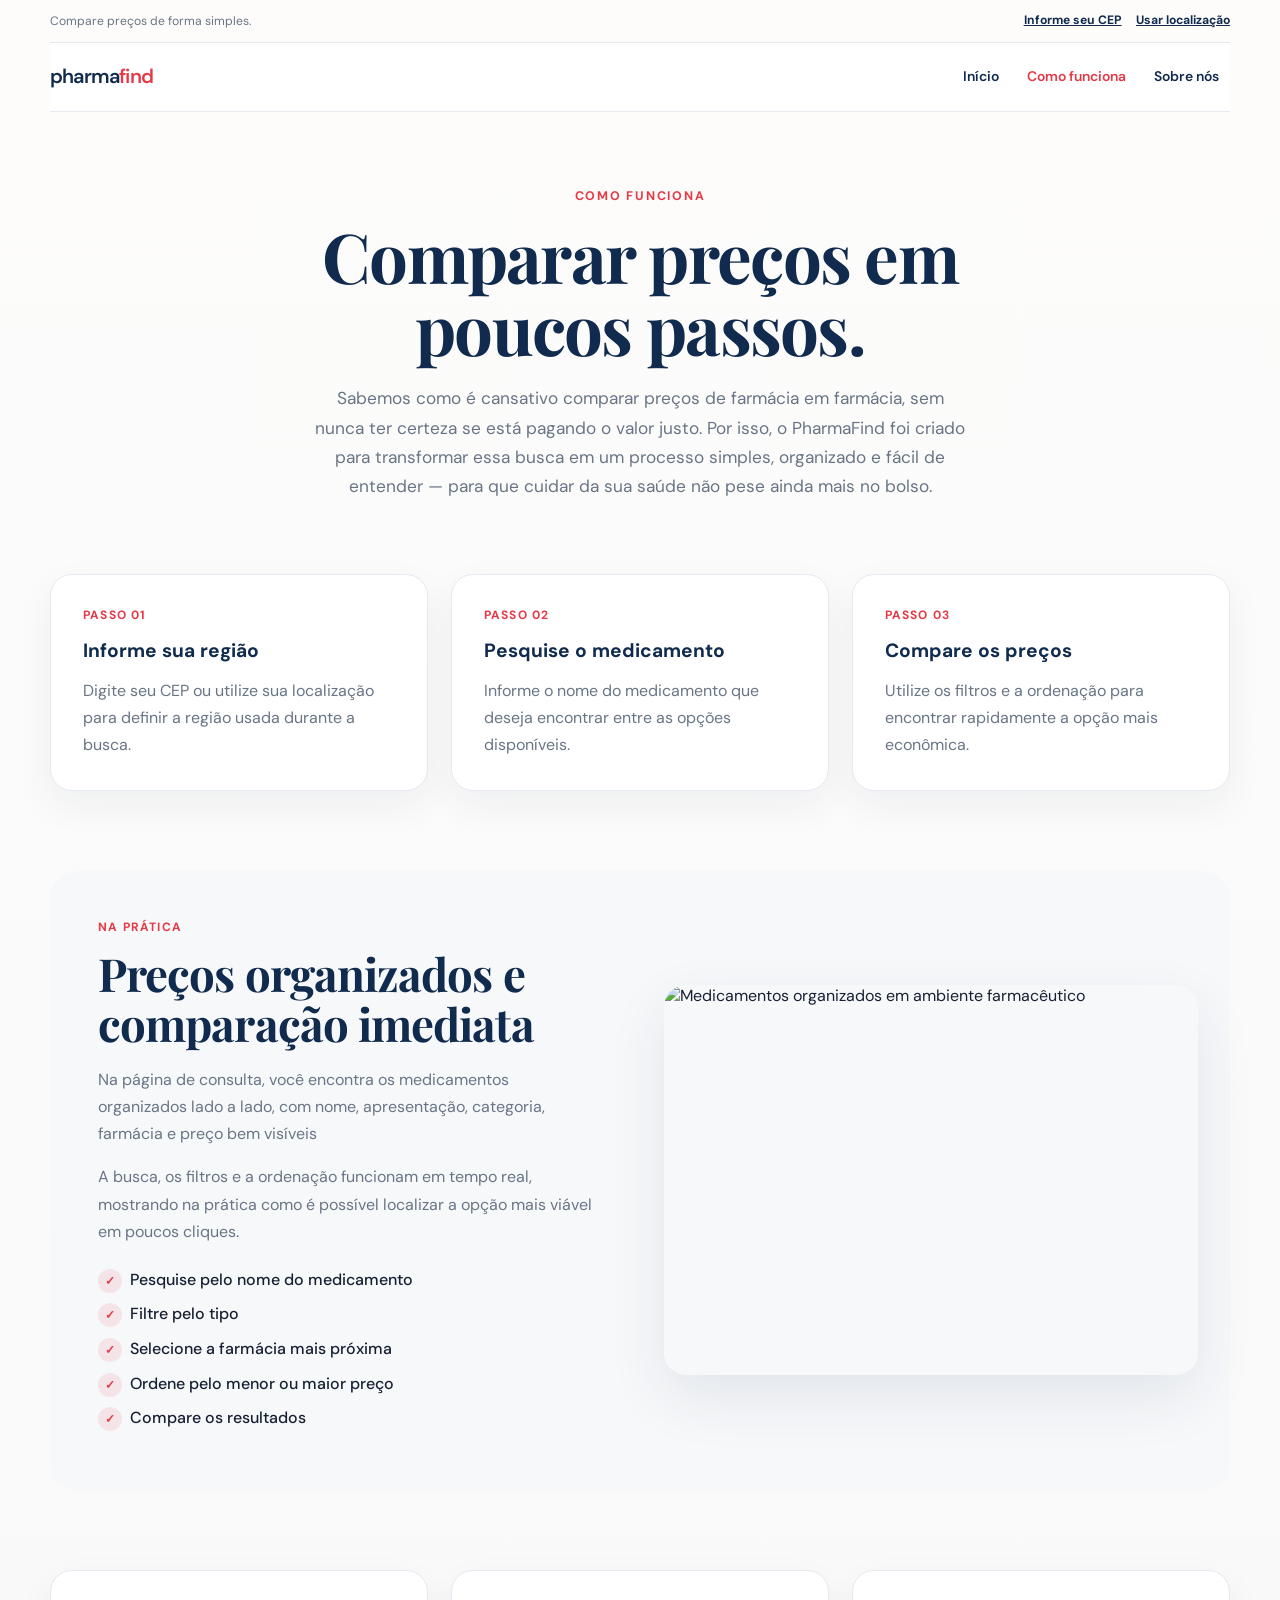
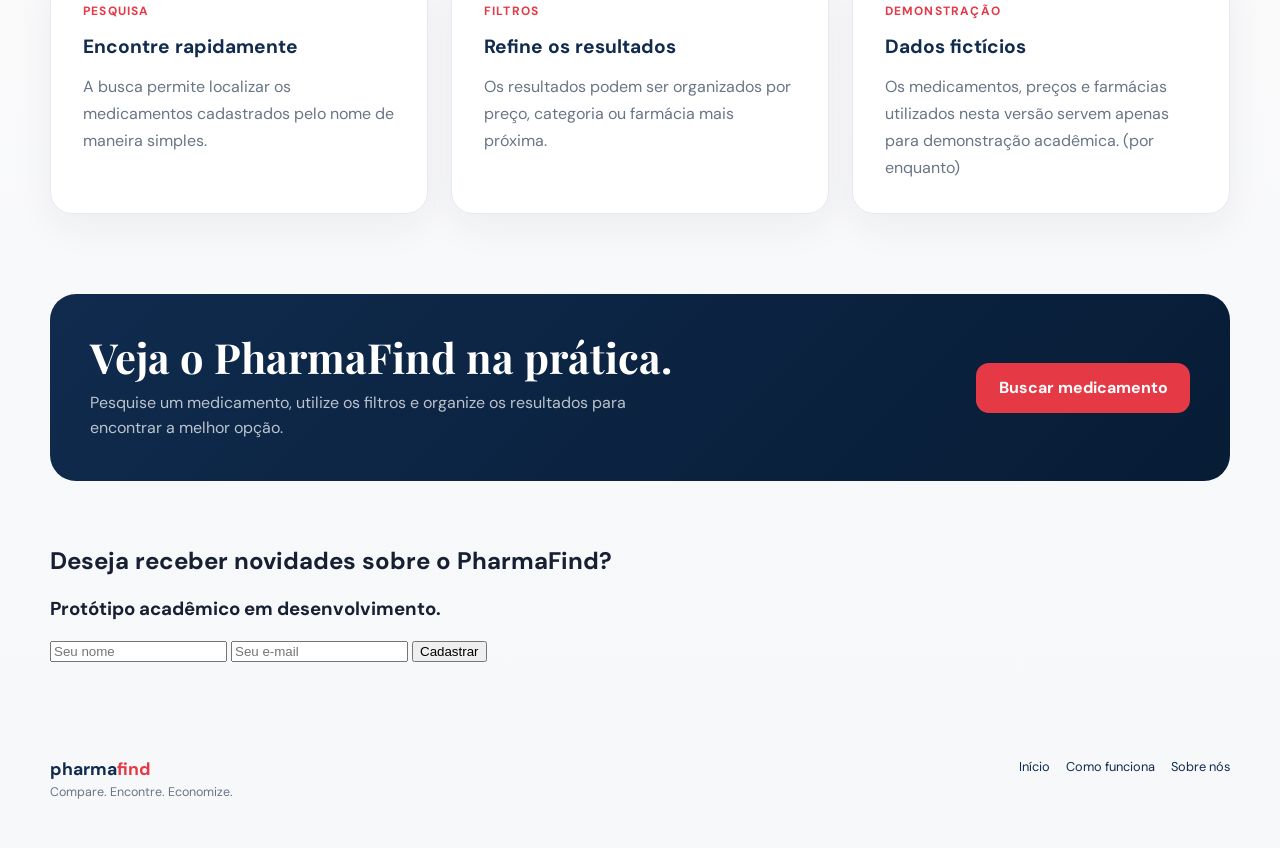
==== frontend/como-funciona.html @ 7af1dc47 "feat: realizar auditoria e correcoes do frontend U10" ====
<!DOCTYPE html>
<html lang="pt-BR">

<head>
  <meta charset="UTF-8">

  <meta
    name="viewport"
    content="width=device-width, initial-scale=1"
  >

  <title>Como funciona | PharmaFind</title>

  <!-- pico CSS -->
  <link
    rel="stylesheet"
    href="https://cdn.jsdelivr.net/npm/@picocss/pico@1/css/pico.min.css"
  >

  <!-- fontes -->
  <link rel="preconnect" href="https://fonts.googleapis.com">

  <link
    rel="preconnect"
    href="https://fonts.gstatic.com"
    crossorigin
  >

  <link
    href="https://fonts.googleapis.com/css2?family=DM+Sans:wght@400;500;600;700;800&family=Playfair+Display:wght@600;700&display=swap"
    rel="stylesheet"
  >

  <!-- CSS main -->
  <link rel="stylesheet" href="style.css">


  <style>


    .how-intro {
      max-width: 780px;

      margin: 4.8rem auto 4.5rem;

      text-align: center;
    }

    .how-intro .how-eyebrow {
      display: block;

      margin-bottom: 1rem;

      color: var(--pf-red);

      font-family: "DM Sans", sans-serif;

      font-size: 0.78rem;
      font-weight: 700;

      letter-spacing: 0.14em;

      text-transform: uppercase;
    }

    .how-intro h1 {
      margin: 0 0 1.3rem;

      color: var(--pf-navy);

      font-family: "Playfair Display", serif;

      font-size:
        clamp(
          2.8rem,
          5.6vw,
          4.3rem
        );

      font-weight: 700;

      line-height: 1.04;

      letter-spacing: -0.025em;
    }

    .how-intro p {
      max-width: 650px;

      margin: 0 auto;

      color: var(--pf-muted);

      font-family: "DM Sans", sans-serif;

      font-size: 1.08rem;

      line-height: 1.7;
    }



    .how-steps {
      display: grid;

      grid-template-columns:
        repeat(
          3,
          minmax(0, 1fr)
        );

      gap: 1.4rem;

      margin-bottom: 5rem;
    }

    .how-step {
      min-width: 0;

      margin: 0;

      padding: 2rem;

      background: var(--pf-white);

      border: 1px solid var(--pf-border);

      border-radius: 22px;

      box-shadow:
        0 14px 38px
        rgba(16, 43, 78, 0.055);
    }

    .how-step small {
      display: block;

      margin-bottom: 1rem;

      color: var(--pf-red);

      font-family: "DM Sans", sans-serif;

      font-size: 0.75rem;
      font-weight: 700;

      letter-spacing: 0.1em;

      text-transform: uppercase;
    }

    .how-step h2 {
      margin: 0 0 0.8rem;

      color: var(--pf-navy);

      font-family: "DM Sans", sans-serif;

      font-size: 1.2rem;
      font-weight: 700;

      line-height: 1.3;
    }

    .how-step p {
      margin: 0;

      color: var(--pf-muted);

      font-family: "DM Sans", sans-serif;

      line-height: 1.7;
    }


    /* bloco central */

    .how-feature {
      display: grid;

      grid-template-columns:
        minmax(0, 1fr)
        minmax(0, 1fr);

      align-items: center;

      gap: 3rem;

      margin-bottom: 5rem;

      padding: 2rem;

      background: var(--pf-background);

      border-radius: 28px;
    }

    .how-feature-content {
      min-width: 0;

      padding: 1rem;
    }

    .how-feature-content small {
      display: block;

      margin-bottom: 0.8rem;

      color: var(--pf-red);

      font-family: "DM Sans", sans-serif;

      font-size: 0.75rem;
      font-weight: 700;

      letter-spacing: 0.1em;

      text-transform: uppercase;
    }

    .how-feature-content h2 {
      margin: 0 0 1.1rem;

      color: var(--pf-navy);

      font-family: "Playfair Display", serif;

      font-size:
        clamp(
          2rem,
          4vw,
          2.85rem
        );

      line-height: 1.1;

      letter-spacing: -0.02em;
    }

    .how-feature-content p {
      color: var(--pf-muted);

      font-family: "DM Sans", sans-serif;

      line-height: 1.7;
    }

    .how-feature-image {
      min-width: 0;
    }

    .how-feature-image img {
      display: block;

      width: 100%;
      height: 390px;

      margin: 0;

      object-fit: cover;

      border-radius: 22px;

      box-shadow: var(--pf-shadow);
    }


    .how-list {
      margin: 1.5rem 0 0;

      padding: 0;

      list-style: none;
    }

    .how-list li {
      position: relative;

      margin-bottom: 0.85rem;

      padding-left: 2rem;

      color: var(--pf-text);

      font-family: "DM Sans", sans-serif;

      font-weight: 500;
    }

    .how-list li::before {
      content: "✓";

      position: absolute;

      left: 0;
      top: 0;

      display: flex;

      align-items: center;
      justify-content: center;

      width: 24px;
      height: 24px;

      background:
        rgba(230, 57, 70, 0.1);

      color: var(--pf-red);

      border-radius: 50%;

      font-size: 0.75rem;
      font-weight: 700;
    }


    .how-cta {
      display: flex;

      align-items: center;
      justify-content: space-between;

      gap: 2rem;

      margin-bottom: 4rem;

      padding: 2.5rem;

      background:
        linear-gradient(
          135deg,
          var(--pf-navy),
          var(--pf-navy-dark)
        );

      border-radius: 26px;
    }

    .how-cta h2 {
      margin: 0 0 0.6rem;

      color: var(--pf-white);

      font-family: "Playfair Display", serif;

      font-size:
        clamp(
          1.8rem,
          4vw,
          2.6rem
        );

      line-height: 1.1;
    }

    .how-cta p {
      max-width: 600px;

      margin: 0;

      color:
        rgba(255, 255, 255, 0.72);

      font-family: "DM Sans", sans-serif;

      line-height: 1.6;
    }

    .how-cta a {
      flex-shrink: 0;

      display: inline-flex;

      align-items: center;
      justify-content: center;

      margin: 0;

      padding: 0.9rem 1.4rem;

      background: var(--pf-red);

      color: var(--pf-white);

      border-radius: 13px;

      font-family: "DM Sans", sans-serif;

      font-weight: 700;

      text-decoration: none;
    }

    .how-cta a:hover {
      background: #cf303d;

      color: var(--pf-white);
    }



    .how-subscribe {
      margin: 0 0 4rem;
    }

    .how-subscribe article {
      margin: 0;

      border-radius: 22px;
    }


    /* responsividade */

    @media (max-width: 850px) {

      .how-steps {
        grid-template-columns: 1fr;
      }

      .how-feature {
        grid-template-columns: 1fr;
      }

      .how-feature-image {
        order: -1;
      }

      .how-feature-image img {
        height: 300px;
      }

      .how-cta {
        display: block;
      }

      .how-cta a {
        width: 100%;

        margin-top: 1.5rem;
      }

    }


    @media (max-width: 600px) {

      .how-intro {
        margin: 3rem 0;

        text-align: left;
      }

      .how-intro h1 {
        font-size: 2.6rem;
      }

      .how-step {
        padding: 1.5rem;
      }

      .how-feature {
        gap: 1rem;

        padding: 1rem;

        border-radius: 20px;
      }

      .how-feature-content {
        padding: 0.5rem;
      }

      .how-feature-image img {
        height: 230px;

        border-radius: 17px;
      }

      .how-cta {
        padding: 2rem 1.4rem;

        border-radius: 20px;
      }

    }

  </style>
</head>


<body>

  <a class="skip-link" href="#conteudo-principal">Ir para o conteúdo principal</a>

  <main class="container" id="conteudo-principal">


    <!--  barra superior -->

    <div class="utility">

      <span>
        Compare preços de forma simples.
      </span>


      <div class="utility-actions">

        <button
          type="button"
          id="cepOpen"
          class="utility-button"
        >
          Informe seu CEP
        </button>


        <button
          type="button"
          id="locOpen"
          class="utility-button"
        >
          Usar localização
        </button>

      </div>

    </div>


    <!-- navegação principal -->

    <nav class="container-fluid">

      <!-- logo -->

      <ul>

        <li>

          <a
            href="index.html"
            class="brand"
            aria-label="PharmaFind - Página inicial"
          >

            <strong>
              pharma<span>find</span>
            </strong>

          </a>

        </li>

      </ul>


      <!-- menu desktop -->

      <ul class="desktop-menu">

        <li>

          <a href="index.html">
            Início
          </a>

        </li>


        <li>

          <a
            href="como-funciona.html"
            aria-current="page"
          >
            Como funciona
          </a>

        </li>


        <li>

          <a href="sobre.html">
            Sobre nós
          </a>
        </li>

      </ul>



      <button
        type="button"
        id="mobileMenuButton"
        class="mobile-menu-button"
        aria-label="Abrir menu"
        aria-controls="mobileMenu"
      >
        ☰
      </button>

    </nav>


    <!--  menu mobile -->

    <div
      id="mobileMenu"
      class="mobile-menu"
      hidden
    >

      <a href="index.html">
        Início
      </a>

      <a href="como-funciona.html">
        Como funciona
      </a>

      <a href="sobre.html">
        Sobre nós
      </a>

    </div>


    <!-- introdução da pagina -->

    <header class="how-intro">

      <span class="how-eyebrow">
        COMO FUNCIONA
      </span>


      <h1>
        Comparar preços em poucos passos.
      </h1>


      <p>
        Sabemos como é cansativo comparar preços de farmácia em farmácia,
        sem nunca ter certeza se está pagando o valor justo. Por isso, o
        PharmaFind foi criado para transformar essa busca em um processo
        simples, organizado e fácil de entender — para que cuidar da sua
        saúde não pese ainda mais no bolso.
      </p>

    </header>


    <!-- passos -->

    <section
      class="how-steps"
      aria-label="Etapas de utilização do PharmaFind"
    >


      <article class="how-step">

        <small>
          PASSO 01
        </small>

        <h2>
          Informe sua região
        </h2>

        <p>
          Digite seu CEP ou utilize sua localização
          para definir a região usada durante a busca.
        </p>

      </article>


      <article class="how-step">

        <small>
          PASSO 02
        </small>

        <h2>
          Pesquise o medicamento
        </h2>

        <p>
          Informe o nome do medicamento que deseja
          encontrar entre as opções disponíveis.
        </p>

      </article>


      <article class="how-step">

        <small>
          PASSO 03
        </small>

        <h2>
          Compare os preços
        </h2>

        <p>
          Utilize os filtros e a ordenação para
          encontrar rapidamente a opção mais econômica.
        </p>

      </article>

    </section>


    <!-- funcionamento na prática -->

    <section class="how-feature">


      <div class="how-feature-content">

        <small>
          NA PRÁTICA
        </small>


        <h2>
          Preços organizados e comparação imediata
        </h2>


        <p>
         Na página de consulta, você encontra os medicamentos 
           organizados lado a lado, com nome, apresentação, categoria,
           farmácia e preço bem visíveis
        </p>

        <p>
         A busca, os filtros e a ordenação funcionam em tempo real,
           mostrando na prática como é possível localizar a opção mais viável
           em poucos cliques.
        </p>


        <ul class="how-list">

          <li>
            Pesquise pelo nome do medicamento
          </li>

          <li>
            Filtre pelo tipo
          </li>

          <li>
            Selecione a farmácia mais próxima
          </li>

          <li>
            Ordene pelo menor ou maior preço
          </li>

          <li>
            Compare os resultados
          </li>

        </ul>

      </div>


      <div class="how-feature-image">

        <img
          src="https://images.unsplash.com/photo-1587854692152-cbe660dbde88?auto=format&fit=crop&w=1200&q=85"
          alt="Medicamentos organizados em ambiente farmacêutico"
        >

      </div>

    </section>


    <!--funcionalidades -->

    <section
      class="how-steps"
      aria-label="Funcionalidades do PharmaFind"
    >


      <article class="how-step">

        <small>
          PESQUISA
        </small>

        <h2>
          Encontre rapidamente
        </h2>

        <p>
          A busca permite localizar os medicamentos
          cadastrados pelo nome de maneira simples.
        </p>

      </article>


      <article class="how-step">

        <small>
          FILTROS
        </small>

        <h2>
          Refine os resultados
        </h2>

        <p>
          Os resultados podem ser organizados por
          preço, categoria ou farmácia mais próxima.
        </p>

      </article>


      <article class="how-step">

        <small>
          DEMONSTRAÇÃO
        </small>

        <h2>
          Dados fictícios
        </h2>

        <p>
          Os medicamentos, preços e farmácias
          utilizados nesta versão servem apenas
          para demonstração acadêmica. (por enquanto)
        </p>

      </article>

    </section>


    <!--cta -->

    <section class="how-cta">

      <div>

        <h2>
          Veja o PharmaFind na prática.
        </h2>


        <p>
          Pesquise um medicamento, utilize os filtros
          e organize os resultados para encontrar
          a melhor opção.
        </p>

      </div>


      <a href="consulta.html">
        Buscar medicamento
      </a>

    </section>


    <!-- area de cadastrar o email -->

    <section
      class="how-subscribe"
      aria-label="Receba novidades"
    >

      <div class="container">

        <article>

          <hgroup>

            <h2>
              Deseja receber novidades sobre o PharmaFind?
            </h2>

            <h3>
              Protótipo acadêmico em desenvolvimento.
            </h3>

          </hgroup>


          <form class="grid">

            <input
              type="text"
              id="firstname"
              name="firstname"
              placeholder="Seu nome"
              aria-label="Seu nome"
              required
            >


            <input
              type="email"
              id="email"
              name="email"
              placeholder="Seu e-mail"
              aria-label="Seu e-mail"
              required
            >


            <button
              type="submit"
              onclick="event.preventDefault()"
            >
              Cadastrar
            </button>

          </form>

        </article>

      </div>

    </section>


    <!--rodapé final -->

    <footer class="container">

      <div class="footer-brand">

        <strong>
          pharma<span>find</span>
        </strong>

        <p>
          Compare. Encontre. Economize.
        </p>

      </div>


      <div class="footer-links">

        <a href="index.html">
          Início
        </a>

        <a href="como-funciona.html">
          Como funciona
        </a>

        <a href="sobre.html">
          Sobre nós
        </a>

      </div>

    </footer>


    <!--pop up localização -->

    <div
      id="locPopup"
      class="popup"
      hidden
    >

      <article class="popup-card">

        <button
          type="button"
          id="locClose"
          class="popup-close"
          aria-label="Fechar"
        >
          ×
        </button>


        <span class="location-icon">
          📍
        </span>


        <h2>
          Usar sua localização?
        </h2>


        <p>
          Sua localização aproximada será utilizada
          apenas para simular ofertas próximas.
        </p>


        <div class="popup-actions">

          <button
            type="button"
            id="allow"
          >
            Permitir localização
          </button>


          <button
            type="button"
            id="decline"
            class="secondary-button"
          >
            Agora não
          </button>

        </div>

      </article>

    </div>



    <div
      id="cepBox"
      class="cep-box"
      hidden
    >

      <button
        type="button"
        id="cepClose"
        class="popup-close"
        aria-label="Fechar"
      >
        ×
      </button>


      <h3>
        Informe seu CEP
      </h3>


      <p>
        Defina a região utilizada durante a consulta.
      </p>


      <div class="cep-form">

        <input
          type="text"
          id="cepInput"
          maxlength="9"
          inputmode="numeric"
          placeholder="00000-000"
          aria-label="CEP"
          autocomplete="postal-code"
        >


        <button
          type="button"
          id="saveCep"
        >
          Confirmar
        </button>

      </div>

    </div>


  </main>


  <!-- js compartilhado -->
  <script src="script.js"></script>
  <script src="auth.js"></script>

</body>

</html>
---- frontend/style.css ----
/* variaveis */

:root {
  --pf-navy: #102b4e;
  --pf-navy-dark: #071c35;

  --pf-red: #e63946;

  --pf-background: #f7f8fa;
  --pf-white: #ffffff;

  --pf-text: #172033;
  --pf-muted: #697586;

  --pf-border: #e5eaf0;

  --pf-shadow:
    0 22px 60px rgba(16, 43, 78, 0.09);
}


/*reset */

* {
  box-sizing: border-box;
}

html {
  scroll-behavior: smooth;
}

body {
  margin: 0;

  background:
    linear-gradient(
      180deg,
      #fdfcfb 0%,
      var(--pf-background) 100%
    );

  color: var(--pf-text);

  font-family:
    "DM Sans",
    system-ui,
    -apple-system,
    BlinkMacSystemFont,
    sans-serif;

  overflow-x: hidden;
}

h1,
h2,
h3,
p,
a,
span,
strong {
  word-break: normal;
  overflow-wrap: normal;
  hyphens: none;
}

img {
  max-width: 100%;
}


/* container */

body > main.container {
  width:
    min(
      1180px,
      calc(100% - 32px)
    );

  max-width: 1180px;

  margin-inline: auto;

  padding: 0;
}


/* barra superior */

.utility {
  min-height: 42px;

  display: flex;

  justify-content: space-between;
  align-items: center;

  gap: 1rem;

  color: var(--pf-muted);

  font-size: 0.76rem;
}

.utility > span {
  margin: 0;
}

.utility-actions {
  display: flex;

  align-items: center;

  gap: 0.9rem;
}

.utility-button {
  width: auto;

  min-width: 0;
  min-height: auto;

  margin: 0;

  padding: 0;

  border: 0;

  background: transparent;

  color: var(--pf-navy);

  box-shadow: none;

  font-family:
    "DM Sans",
    sans-serif;

  font-size: 0.76rem;
  font-weight: 700;

  line-height: 1.4;

  text-decoration: underline;

  cursor: pointer;
}

.utility-button:hover,
.utility-button:focus,
.utility-button:active {
  background: transparent;

  color: var(--pf-red);

  border: 0;

  box-shadow: none;

  transform: none;
}


/*barra de pesquisa */

nav.container-fluid {
  position: sticky;

  top: 0;

  z-index: 20;

  display: flex;

  align-items: center;
  justify-content: space-between;

  gap: 2rem;

  width: 100%;

  margin: 0;

  padding:
    0.8rem
    0;

  background:
    rgba(255, 255, 255, 0.96);

  backdrop-filter: blur(15px);

  border-top:
    1px solid var(--pf-border);

  border-bottom:
    1px solid var(--pf-border);
}

nav.container-fluid ul {
  display: flex;

  align-items: center;

  gap: 0.35rem;

  margin: 0;
  padding: 0;

  list-style: none;
}

nav.container-fluid ul:first-child {
  flex-shrink: 0;
}

nav.container-fluid ul.desktop-menu {
  margin-left: auto;
}

nav.container-fluid li {
  margin: 0;
  padding: 0;
}

nav.container-fluid a {
  color: var(--pf-navy);

  font-family:
    "DM Sans",
    sans-serif;

  font-weight: 600;

  text-decoration: none;
}


/* logo padrão */

.brand {
  display: inline-flex;

  align-items: center;

  margin: 0;

  padding: 0;

  color: var(--pf-navy);

  font-family:
    "DM Sans",
    sans-serif;

  font-size: 1.25rem;
  font-weight: 700;

  line-height: 1;

  letter-spacing: -0.04em;

  text-decoration: none;

  white-space: nowrap;
}

.brand strong {
  display: inline;

  margin: 0;

  color: var(--pf-navy);

  font: inherit;

  line-height: inherit;
}

.brand span {
  color: var(--pf-red);
}

.brand:hover,
.brand:focus {
  color: var(--pf-navy);

  text-decoration: none;
}


/* menu de desktop */

.desktop-menu {
  display: flex;

  align-items: center;
  justify-content: flex-end;

  gap: 0.35rem;
}

.desktop-menu a {
  display: inline-flex;

  align-items: center;
  justify-content: center;

  min-height: 42px;

  margin: 0;

  padding:
    0.55rem
    0.7rem;

  color: var(--pf-navy);

  border-radius: 10px;

  font-family:
    "DM Sans",
    sans-serif;

  font-size: 0.87rem;
  font-weight: 600;

  line-height: 1;

  text-decoration: none;

  white-space: nowrap;
}

.desktop-menu a:hover,
.desktop-menu a:focus {
  background: #f5f7fa;

  color: var(--pf-navy);
}

.desktop-menu a[aria-current="page"] {
  color: var(--pf-red);
}

.desktop-menu a[role="button"] {
  min-height: 42px;

  margin: 0 0 0 0.35rem;

  padding:
    0.55rem
    0.9rem;

  border:
    1px solid var(--pf-navy);

  border-radius: 999px;

  background:
    var(--pf-navy);

  color: var(--pf-white);

  box-shadow: none;

  font-size: 0.87rem;
  font-weight: 700;
}

.desktop-menu a[role="button"]:hover,
.desktop-menu a[role="button"]:focus {
  background:
    var(--pf-navy-dark);

  border-color:
    var(--pf-navy-dark);

  color:
    var(--pf-white);
}

.auth-actions {
  display: flex;
  align-items: center;
  gap: 0.45rem;
  margin-left: 0.35rem;
}

.auth-actions a,
.auth-login-button,
.auth-signup-button {
  display: inline-flex;
  align-items: center;
  justify-content: center;
  min-height: 42px;
  padding: 0.55rem 0.85rem;
  border: 1px solid var(--pf-navy);
  border-radius: 999px;
  color: var(--pf-navy);
  font-size: 0.87rem;
  font-weight: 700;
  line-height: 1;
  text-decoration: none;
  white-space: nowrap;
}

.auth-signup-button {
  background: var(--pf-navy);
  color: var(--pf-white) !important;
}

.auth-login-button:hover,
.auth-login-button:focus {
  background: #f5f7fa;
  color: var(--pf-navy);
}

.auth-signup-button:hover,
.auth-signup-button:focus {
  background: var(--pf-navy-dark);
  border-color: var(--pf-navy-dark);
  color: var(--pf-white) !important;
}

.mobile-menu .auth-login-button,
.mobile-menu .auth-signup-button {
  width: 100%;
  margin-bottom: 0.4rem;
}

.mobile-menu .auth-signup-button {
  color: var(--pf-white) !important;
}


/*menu do mobile */

.mobile-menu-button {
  display: none;

  width: auto;

  min-width: 0;

  margin: 0;

  padding:
    0.4rem
    0.6rem;

  background:
    var(--pf-white);

  border:
    1px solid var(--pf-border);

  border-radius: 10px;

  color:
    var(--pf-navy);

  box-shadow: none;

  font-size: 1.25rem;
}

.mobile-menu {
  padding:
    0.7rem
    0;
}

.mobile-menu[hidden] {
  display: none;
}

.mobile-menu a {
  display: block;

  margin-bottom: 0.4rem;

  padding:
    0.75rem
    0.9rem;

  background:
    var(--pf-white);

  border:
    1px solid var(--pf-border);

  border-radius: 10px;

  color:
    var(--pf-navy);

  font-family:
    "DM Sans",
    sans-serif;

  font-weight: 600;

  text-decoration: none;
}


/* hero */

.hero {
  position: relative;

  min-height: 490px;

  margin:
    1.2rem
    0
    3.5rem;

  overflow: hidden;

  border-radius: 28px;

  box-shadow:
    var(--pf-shadow);
}

.hero > img {
  position: absolute;

  inset: 0;

  width: 100%;
  height: 100%;

  object-fit: cover;
}

.hero::after {
  content: "";

  position: absolute;

  inset: 0;

  background:
    linear-gradient(
      90deg,
      rgba(7, 25, 47, 0.92) 0%,
      rgba(7, 25, 47, 0.65) 45%,
      rgba(7, 25, 47, 0.08) 80%
    );
}

.hero-content {
  position: relative;

  z-index: 2;

  max-width: 670px;

  padding:
    clamp(
      2.3rem,
      6vw,
      5rem
    );

  color:
    var(--pf-white);
}

.eyebrow {
  display: inline-block;

  padding:
    0.35rem
    0.65rem;

  border:
    1px solid
    rgba(255, 255, 255, 0.25);

  border-radius: 999px;

  font-size: 0.7rem;
  font-weight: 800;

  letter-spacing: 0.12em;
}

.hero h1 {
  max-width: 620px;

  margin:
    0.9rem
    0
    1rem;

  color:
    var(--pf-white);

  font-family:
    "Playfair Display",
    serif;

  font-size:
    clamp(
      2.7rem,
      5.5vw,
      5rem
    );

  line-height: 0.99;

  letter-spacing: -0.04em;
}

.hero p {
  max-width: 550px;

  margin-bottom: 1.2rem;

  color:
    rgba(255, 255, 255, 0.88);

  font-size: 1rem;

  line-height: 1.7;
}

.hero-buttons {
  display: flex;

  flex-wrap: wrap;

  gap: 0.7rem;
}


/* botões */

.primary-button,
.secondary-button {
  display: inline-flex;

  width: auto;

  min-height: 44px;

  align-items: center;
  justify-content: center;

  margin: 0;

  padding:
    0.65rem
    0.9rem;

  border-radius: 11px;

  font-family:
    "DM Sans",
    sans-serif;

  font-size: 0.86rem;
  font-weight: 700;

  text-decoration: none;
}

.primary-button {
  background:
    var(--pf-red);

  border:
    1px solid var(--pf-red);

  color:
    var(--pf-white);
}

.primary-button:hover,
.primary-button:focus {
  background:
    #cf303d;

  border-color:
    #cf303d;

  color:
    var(--pf-white);
}

.secondary-button {
  background:
    var(--pf-white);

  border:
    1px solid #d8dee6;

  color:
    var(--pf-navy);
}


/* cards quick */

.quick-cards {
  display: grid;

  grid-template-columns:
    repeat(
      3,
      minmax(0, 1fr)
    );

  gap: 1rem;

  margin-bottom: 5rem;
}

.quick-card {
  min-width: 0;

  padding: 1.5rem;

  background:
    var(--pf-white);

  border:
    1px solid var(--pf-border);

  border-radius: 18px;

  box-shadow:
    0 8px 30px
    rgba(16, 43, 78, 0.04);

  color: inherit;

  text-decoration: none;

  transition:
    transform 0.2s ease,
    box-shadow 0.2s ease;
}

.quick-card:hover {
  transform:
    translateY(-4px);

  box-shadow:
    0 18px 40px
    rgba(16, 43, 78, 0.09);
}

.card-number {
  color:
    var(--pf-red);

  font-size: 0.7rem;
  font-weight: 800;
}

.quick-card h2 {
  margin:
    0.45rem
    0;

  color:
    var(--pf-navy);

  font-family:
    "Playfair Display",
    serif;

  font-size:
    1.55rem;
}

.quick-card p {
  min-height: 65px;

  margin-bottom:
    0.8rem;

  color:
    var(--pf-muted);

  font-size:
    0.87rem;

  line-height:
    1.6;
}

.quick-card strong {
  color:
    var(--pf-navy);

  font-size:
    0.8rem;
}


/*seções extra */

.feature-section {
  display: grid;

  grid-template-columns:
    minmax(0, 1fr)
    minmax(0, 1fr);

  align-items:
    center;

  gap:
    3rem;

  margin:
    5rem
    0;
}

.feature-text,
.feature-image {
  min-width:
    0;
}

.section-label {
  color:
    var(--pf-red);

  font-size:
    0.7rem;

  font-weight:
    800;

  letter-spacing:
    0.12em;
}

.feature-text h2 {
  margin:
    0.5rem
    0
    1rem;

  color:
    var(--pf-navy);

  font-family:
    "Playfair Display",
    serif;

  font-size:
    clamp(
      2.2rem,
      4vw,
      4rem
    );

  line-height:
    1.03;

  letter-spacing:
    -0.035em;
}

.feature-text p {
  color:
    var(--pf-muted);

  line-height:
    1.75;
}

.feature-text > a {
  color:
    var(--pf-navy);

  font-weight:
    700;

  text-decoration:
    none;
}

.feature-image img {
  display:
    block;

  width:
    100%;

  height:
    390px;

  object-fit:
    cover;

  border-radius:
    22px;

  box-shadow:
    var(--pf-shadow);
}


/* cta */

.cta {
  padding:
    1rem
    0
    3rem;
}

.cta article {
  display:
    flex;

  justify-content:
    space-between;

  align-items:
    center;

  gap:
    2rem;

  margin:
    0;

  padding:
    2rem;

  border:
    0;

  border-radius:
    22px;

  background:
    linear-gradient(
      135deg,
      var(--pf-navy),
      var(--pf-navy-dark)
    );

  color:
    var(--pf-white);
}

.cta-label {
  color:
    rgba(255, 255, 255, 0.6);

  font-size:
    0.7rem;

  font-weight:
    800;

  letter-spacing:
    0.12em;
}

.cta h2 {
  margin:
    0.4rem
    0;

  color:
    var(--pf-white);

  font-family:
    "Playfair Display",
    serif;
}

.cta p {
  margin:
    0;

  color:
    rgba(255, 255, 255, 0.7);
}


/* footer */

footer.container {
  display:
    flex;

  justify-content:
    space-between;

  gap:
    2rem;

  padding:
    2rem
    0
    3rem;
}

.footer-brand strong {
  color:
    var(--pf-navy);

  font-size:
    1.1rem;
}

.footer-brand strong span {
  color:
    var(--pf-red);
}

.footer-brand p {
  margin:
    0.25rem
    0
    0;

  color:
    var(--pf-muted);

  font-size:
    0.78rem;
}

.footer-links {
  display:
    flex;

  flex-wrap:
    wrap;

  gap:
    1rem;
}

.footer-links a {
  color:
    var(--pf-navy);

  font-size:
    0.8rem;

  text-decoration:
    none;
}


/* pop up localizacao */

.popup {
  position:
    fixed;

  inset:
    0;

  z-index:
    100;

  display:
    flex;

  align-items:
    flex-start;

  justify-content:
    center;

  padding:
    1rem;

  background:
    rgba(7, 22, 39, 0.28);

  backdrop-filter:
    blur(4px);
}

.popup[hidden],
.cep-box[hidden] {
  display:
    none;
}

.popup-card {
  position:
    relative;

  width:
    min(
      420px,
      100%
    );

  margin-top:
    5rem;

  padding:
    1.4rem;

  background:
    var(--pf-white);

  border-radius:
    20px;

  box-shadow:
    0 28px 80px
    rgba(16, 43, 78, 0.25);
}

.popup-card h2 {
  margin:
    0.8rem
    0
    0.4rem;

  color:
    var(--pf-navy);

  font-family:
    "Playfair Display",
    serif;
}

.popup-card p {
  color:
    var(--pf-muted);

  font-size:
    0.88rem;

  line-height:
    1.6;
}

.location-icon {
  display:
    grid;

  width:
    44px;

  height:
    44px;

  place-items:
    center;

  border-radius:
    12px;

  background:
    #edf3f8;

  color:
    var(--pf-navy);

  font-size:
    1.3rem;
}

.popup-close {
  position:
    absolute;

  top:
    0.65rem;

  right:
    0.8rem;

  width:
    auto;

  min-width:
    0;

  margin:
    0;

  padding:
    0.15rem;

  border:
    0;

  background:
    transparent;

  color:
    #7d8693;

  box-shadow:
    none;

  font-size:
    1.4rem;
}

.popup-actions {
  display:
    grid;

  grid-template-columns:
    1fr
    1fr;

  gap:
    0.6rem;

  margin-top:
    1rem;
}

.popup-actions button {
  width:
    100%;
}


/* cep */

.cep-box {
  position:
    fixed;

  z-index:
    110;

  top:
    75px;

  right:
    20px;

  width:
    min(
      320px,
      calc(100% - 24px)
    );

  padding:
    1rem;

  background:
    var(--pf-white);

  border:
    1px solid var(--pf-border);

  border-radius:
    16px;

  box-shadow:
    0 20px 50px
    rgba(16, 43, 78, 0.18);
}

.cep-box h3 {
  margin:
    0
    0
    0.3rem;

  color:
    var(--pf-navy);

  font-family:
    "Playfair Display",
    serif;
}

.cep-box p {
  margin-bottom:
    0.7rem;

  color:
    var(--pf-muted);

  font-size:
    0.78rem;
}

.cep-form {
  display:
    grid;

  grid-template-columns:
    minmax(0, 1fr)
    auto;

  gap:
    0.5rem;
}

.cep-form input {
  min-width:
    0;

  margin:
    0;
}

.cep-form button {
  margin:
    0;
}


/* login */

.login-page {
  width: min(1120px, calc(100% - 32px));
  min-height: 100vh;
  margin: 0 auto;
  padding: 1.1rem 0 1.5rem;
}

.login-brand {
  display: inline-flex;
  margin-bottom: 1.25rem;
}

.login-shell {
  display: grid;
  grid-template-columns: 1.15fr 0.85fr;
  align-items: stretch;
  gap: 2rem;
}

.login-intro {
  display: flex;
  flex-direction: column;
  justify-content: center;
  padding: clamp(1.6rem, 3vw, 2.5rem);
  border: 1px solid var(--pf-border);
  border-radius: 28px;
  background: linear-gradient(135deg, rgba(16, 43, 78, 0.97), rgba(7, 27, 49, 0.92));
  color: var(--pf-white);
  box-shadow: var(--pf-shadow);
}

.login-intro h1 {
  margin: 0.9rem 0;
  color: var(--pf-white);
  font-family: "Playfair Display", serif;
  font-size: clamp(2.3rem, 4vw, 4rem);
  line-height: 1.04;
  letter-spacing: -0.04em;
}

.login-intro p {
  margin: 0;
  color: rgba(255, 255, 255, 0.8);
  line-height: 1.7;
}

.login-note {
  display: flex;
  align-items: center;
  gap: 0.8rem;
  margin-top: 1.4rem;
  padding-top: 1rem;
  border-top: 1px solid rgba(255, 255, 255, 0.12);
}

.login-note span {
  display: inline-grid;
  place-items: center;
  width: 34px;
  height: 34px;
  border-radius: 50%;
  background: rgba(255, 255, 255, 0.12);
  color: var(--pf-white);
  font-size: 1.2rem;
  font-weight: 700;
}

.login-note p { margin: 0; }

.login-card {
  padding: clamp(1.4rem, 2vw, 2rem);
  border: 1px solid var(--pf-border);
  border-radius: 28px;
  background: var(--pf-white);
  box-shadow: var(--pf-shadow);
}

.login-card-heading { margin-bottom: 1.25rem; }

.login-kicker {
  margin: 0 0 0.4rem;
  color: var(--pf-red);
  font-size: 0.72rem;
  font-weight: 800;
  letter-spacing: 0.12em;
  text-transform: uppercase;
}

.login-card-heading h2 {
  margin: 0;
  color: var(--pf-navy);
  font-family: "Playfair Display", serif;
  font-size: clamp(2rem, 3vw, 2.8rem);
  line-height: 1.05;
}

.login-card-heading p {
  margin: 0.45rem 0 0;
  color: var(--pf-muted);
  line-height: 1.6;
}

#loginForm {
  display: grid;
  gap: 0.8rem;
}

#loginForm label {
  display: block;
  color: var(--pf-navy);
  font-size: 0.78rem;
  font-weight: 700;
}

#loginForm input:not([type="checkbox"]) {
  width: 100%;
  min-height: 48px;
  padding: 0.8rem 0.9rem;
  border: 1px solid #dfe6ee;
  border-radius: 12px;
  background: #f9fafc;
  color: var(--pf-text);
  font: inherit;
}

#loginForm input:not([type="checkbox"]):focus {
  outline: none;
  border-color: rgba(230, 57, 70, 0.7);
  box-shadow: 0 0 0 4px rgba(230, 57, 70, 0.12);
}

.field-error {
  min-height: 1em;
  color: var(--pf-red);
  font-size: 0.72rem;
}

.password-label-row {
  display: flex;
  align-items: center;
  justify-content: space-between;
  gap: 0.7rem;
}

.password-label-row a {
  color: var(--pf-red);
  font-size: 0.74rem;
  font-weight: 600;
  text-decoration: none;
}

.password-field { position: relative; }

.password-field input { padding-right: 86px !important; }

.password-toggle {
  position: absolute;
  top: 50%;
  right: 10px;
  transform: translateY(-50%);
  border: 0;
  background: transparent;
  color: var(--pf-navy);
  font: inherit;
  font-size: 0.72rem;
  font-weight: 700;
  cursor: pointer;
}

.remember-me {
  display: inline-flex;
  align-items: center;
  gap: 0.55rem;
  margin-top: 0.15rem;
  color: var(--pf-muted);
  font-size: 0.82rem;
}

.remember-me input {
  width: 16px;
  height: 16px;
  accent-color: var(--pf-red);
}

.login-submit {
  width: 100%;
  margin-top: 0.5rem;
}

.login-status {
  min-height: 1.2em;
  margin: 0.45rem 0 0;
  color: var(--pf-muted);
  font-size: 0.8rem;
}

.create-account {
  margin: 1.2rem 0 0;
  color: var(--pf-muted);
  font-size: 0.8rem;
  text-align: center;
}

.create-account a {
  color: var(--pf-navy);
  font-weight: 700;
  text-decoration: none;
}

.login-footer {
  display: flex;
  align-items: center;
  justify-content: space-between;
  gap: 1rem;
  padding-top: 1.1rem;
  color: var(--pf-muted);
  font-size: 0.78rem;
}

.login-footer a {
  color: var(--pf-navy);
  font-weight: 600;
  text-decoration: none;
}

/* tablets */

@media (max-width: 850px) {
  .login-shell {
    grid-template-columns: 1fr;
  }

  .login-intro {
    min-height: 280px;
  }

  .desktop-menu {
    display:
      none !important;
  }

  .mobile-menu-button {
    display:
      inline-flex;

    align-items:
      center;

    justify-content:
      center;
  }

  nav.container-fluid {
    display:
      flex;

    justify-content:
      space-between;

    align-items:
      center;
  }

  .hero {
    min-height:
      450px;
  }

  .hero::after {
    background:
      linear-gradient(
        0deg,
        rgba(7, 25, 47, 0.93) 0%,
        rgba(7, 25, 47, 0.4) 75%,
        rgba(7, 25, 47, 0.08) 100%
      );
  }

  .hero-content {
    position:
      absolute;

    left:
      0;

    right:
      0;

    bottom:
      0;

    max-width:
      none;

    padding:
      1.6rem;
  }

  .quick-cards {
    grid-template-columns:
      1fr;
  }

  .quick-card p {
    min-height:
      auto;
  }

  .feature-section {
    grid-template-columns:
      1fr;

    gap:
      1.5rem;
  }

  .feature-reverse .feature-image {
    order:
      2;
  }

  .feature-reverse .feature-text {
    order:
      1;
  }
}


/* mobile geral */

@media (max-width: 560px) {
  body > main.container {
    width:
      calc(100% - 20px);
  }

  .utility {
    justify-content:
      flex-end;
  }

  .utility > span {
    display:
      none;
  }

  .utility-actions {
    gap:
      0.7rem;
  }

  nav.container-fluid {
    gap:
      1rem;

    padding:
      0.65rem
      0;
  }

  .brand {
    font-size:
      1.1rem;
  }

  .hero {
    min-height:
      430px;

    margin-top:
      0.8rem;

    margin-bottom:
      2.5rem;

    border-radius:
      18px;
  }

  .hero-content {
    padding:
      1.25rem;
  }

  .hero h1 {
    font-size:
      clamp(
        2.2rem,
        11vw,
        3rem
      );

    line-height:
      1.02;
  }

  .hero p {
    font-size:
      0.9rem;

    line-height:
      1.55;
  }

  .hero-buttons {
    flex-direction:
      column;
  }

  .hero-buttons a {
    width:
      100%;
  }

  .quick-cards {
    margin-bottom:
      3rem;
  }

  .quick-card {
    padding:
      1.2rem;
  }

  .feature-section {
    margin:
      3.5rem
      0;
  }

  .feature-text h2 {
    font-size:
      2.4rem;
  }

  .feature-image img {
    height:
      280px;

    border-radius:
      17px;
  }

  .cta article {
    flex-direction:
      column;

    align-items:
      flex-start;

    padding:
      1.4rem;
  }

  .cta .primary-button {
    width:
      100%;
  }

  footer.container {
    flex-direction:
      column;

    gap:
      1rem;
  }

  .popup-card {
    margin-top:
      2rem;
  }

  .popup-actions {
    grid-template-columns:
      1fr;
  }

  .cep-box {
    top:
      68px;

    left:
      12px;

    right:
      12px;

    width:
      auto;
  }
}


/*  celulares muito pequenos */

@media (max-width: 380px) {
  .utility-actions {
    width:
      100%;

    justify-content:
      space-between;
  }

  .hero {
    min-height:
      450px;
  }

  .hero h1 {
    font-size:
      2.15rem;
  }

  .cep-form {
    grid-template-columns:
      1fr;
  }

  .cep-form button {
    width:
      100%;
  }
}


/* acessibilidade: desativar animações para usuários que preferem reduzir movimento */

@media (prefers-reduced-motion: reduce) {
  * {
    scroll-behavior:
      auto !important;

    transition:
      none !important;
  }
}

/* cadastro */

.account-page {
  min-height: 100vh;
}

#accountForm {
  display: grid;
  gap: 0.8rem;
}

#accountForm label {
  display: block;
  color: var(--pf-navy);
  font-size: 0.78rem;
  font-weight: 700;
}

#accountForm input:not([type="checkbox"]) {
  width: 100%;
  min-height: 48px;
  margin: 0.35rem 0 0;
  padding: 0.8rem 0.9rem;
  border: 1px solid #dfe6ee;
  border-radius: 12px;
  background: #f9fafc;
  color: var(--pf-text);
  font: inherit;
}

#accountForm input:not([type="checkbox"])::placeholder {
  color: var(--pf-muted);
  opacity: 1;
}

#accountForm input:not([type="checkbox"]):focus {
  outline: none;
  border-color: rgba(230, 57, 70, 0.7);
  box-shadow: 0 0 0 4px rgba(230, 57, 70, 0.12);
}

.account-fields-row {
  display: grid;
  grid-template-columns: repeat(2, minmax(0, 1fr));
  gap: 0.75rem;
}

.account-fields-row > div {
  min-width: 0;
}

.account-consent {
  display: flex !important;
  align-items: flex-start;
  gap: 0.55rem;
  margin: 0.15rem 0 0.75rem !important;
  color: var(--pf-muted) !important;
  font-size: 0.72rem !important;
  font-weight: 400 !important;
  line-height: 1.4;
}

.account-consent input {
  flex: 0 0 auto;
  width: 16px;
  height: 16px;
  margin: 0.12rem 0 0;
  accent-color: var(--pf-red);
}

.account-submit {
  width: 100%;
  margin-top: 0.2rem;
}

.account-feedback {
  min-height: 1.3rem;
  margin: 0.8rem 0 0;
  font-size: 0.78rem;
  line-height: 1.4;
  text-align: center;
}

.account-feedback.is-error { color: var(--pf-red); }
.account-feedback.is-success { color: #176344; }

@media (max-width: 800px) {
  .account-fields-row {
    grid-template-columns: 1fr;
    gap: 0.75rem;
  }
}

@media (max-width: 560px) {
  .account-fields-row {
    gap: 0.5rem;
  }
}

nav.container-fluid a.nav-account-button:hover,
nav.container-fluid a.nav-account-button:focus {
  background: var(--pf-navy-dark);
  border-color: var(--pf-navy-dark);
  color: var(--pf-white);
}

/* busca principal do hero */
.hero-search {
  width: 100%;
  max-width: 620px;
  margin-top: 1.25rem;
  padding: 0.8rem;
  border: 1px solid rgba(255, 255, 255, 0.48);
  border-radius: 14px;
  background: rgba(255, 255, 255, 0.96);
}

.hero-search label {
  display: block;
  margin: 0 0 0.35rem;
  color: var(--pf-navy);
  font-size: 0.78rem;
  font-weight: 800;
}

.hero-search-row {
  display: grid;
  grid-template-columns: minmax(0, 1fr) auto;
  gap: 0.6rem;
}

.hero-search input {
  height: 44px;
  margin: 0;
  border: 1px solid var(--pf-border);
  border-radius: 9px;
  background: var(--pf-white);
  color: var(--pf-text);
}

.hero-search button {
  height: 44px;
  margin: 0;
  padding: 0 1rem;
  border: 0;
  border-radius: 9px;
  background: var(--pf-red);
  color: var(--pf-white);
  font-weight: 800;
}

.offer-button {
  border: 0;
  cursor: pointer;
}

.offer-button:hover,
.offer-button:focus-visible {
  background: var(--pf-navy-dark);
  color: var(--pf-white);
}

/* navegação por teclado e foco */
.skip-link {
  position: fixed;
  top: 0.5rem;
  left: 0.5rem;
  z-index: 999;
  transform: translateY(-180%);
  padding: 0.75rem 1rem;
  border-radius: 8px;
  background: var(--pf-navy-dark);
  color: var(--pf-white);
  font-weight: 800;
  text-decoration: none;
}

.skip-link:focus {
  transform: translateY(0);
}

:focus-visible {
  outline: 3px solid #c62f3a;
  outline-offset: 3px;
}

button:disabled,
[aria-disabled="true"] {
  cursor: not-allowed;
  opacity: 0.65;
}

.toast-status {
  position: fixed;
  right: 1rem;
  bottom: 1rem;
  z-index: 200;
  max-width: min(360px, calc(100% - 2rem));
  padding: 0.85rem 1rem;
  border: 1px solid var(--pf-border);
  border-radius: 12px;
  background: var(--pf-navy-dark);
  color: var(--pf-white);
  box-shadow: var(--pf-shadow);
}

.toast-status[hidden] {
  display: none;
}

.hero-search-row button:focus-visible,
.mobile-menu-button:focus-visible,
.utility-button:focus-visible,
.offer-button:focus-visible {
  outline: 3px solid #ffd166;
  outline-offset: 3px;
}
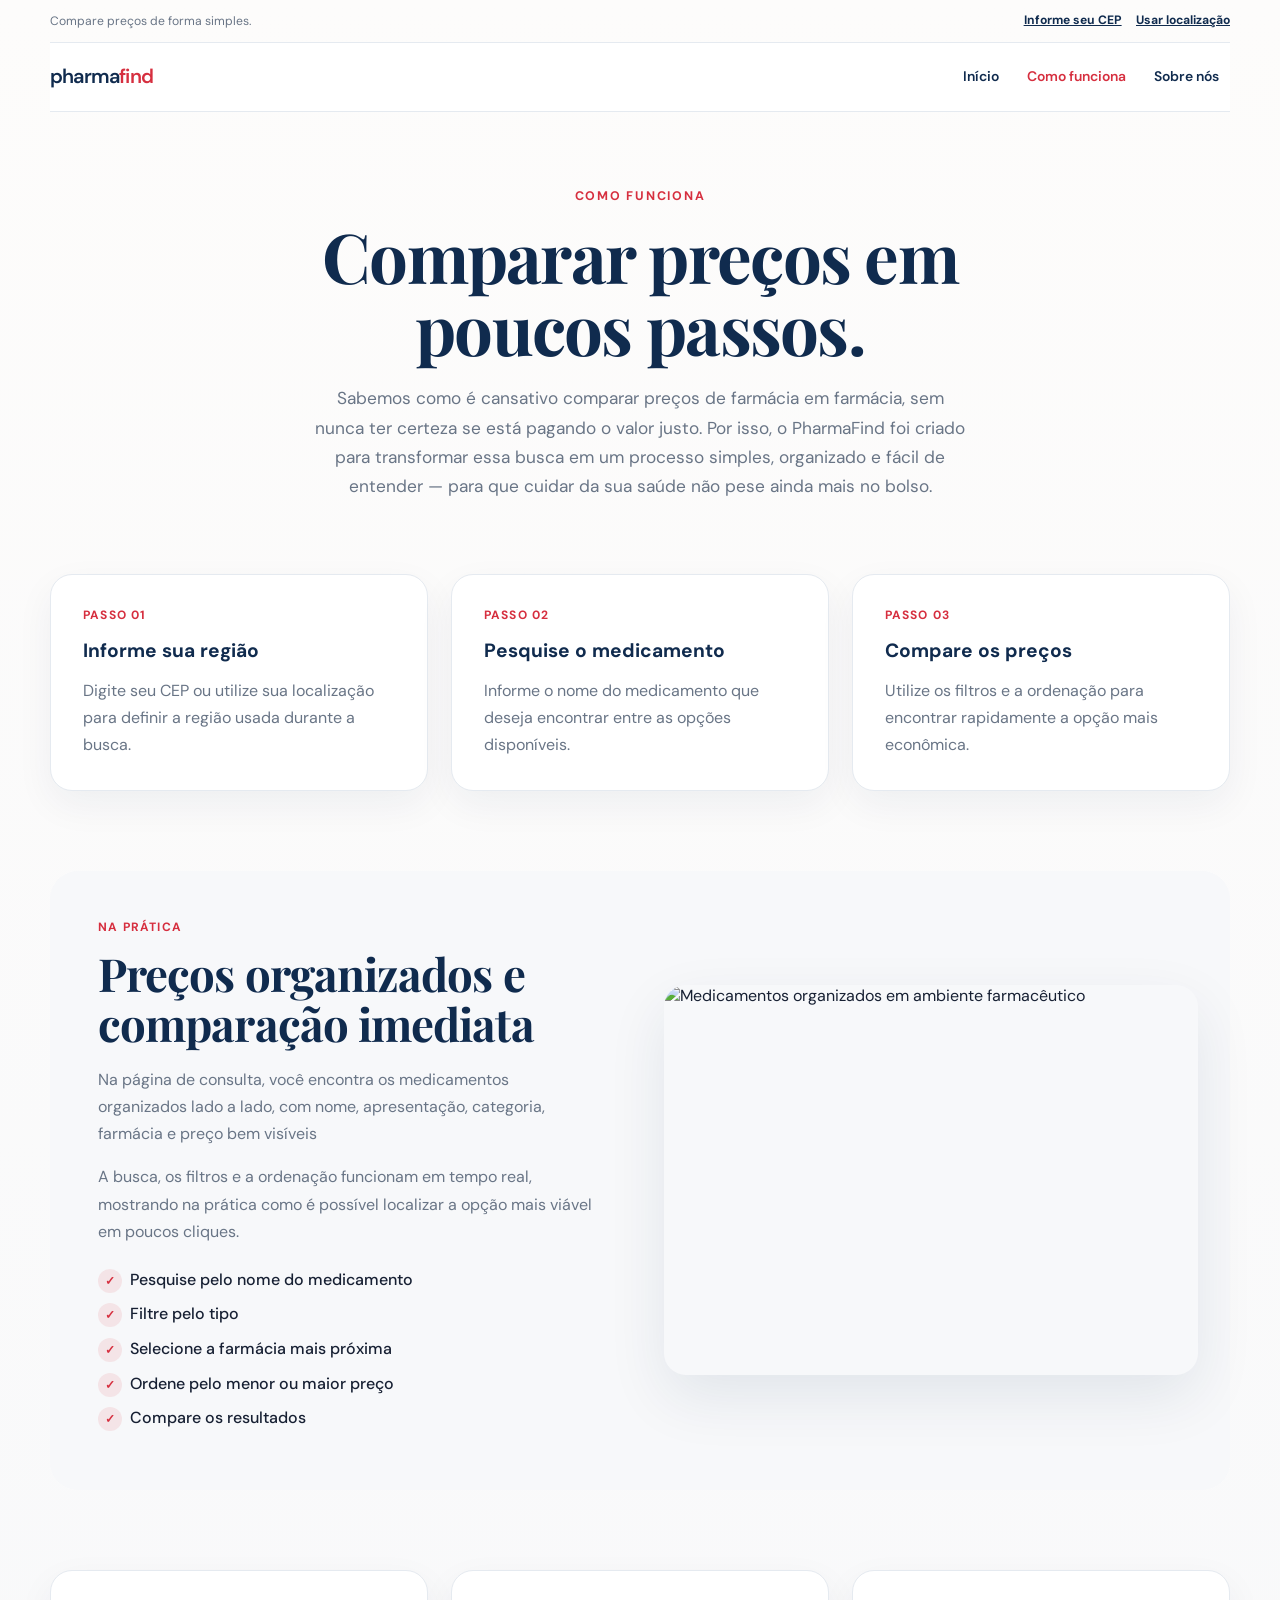
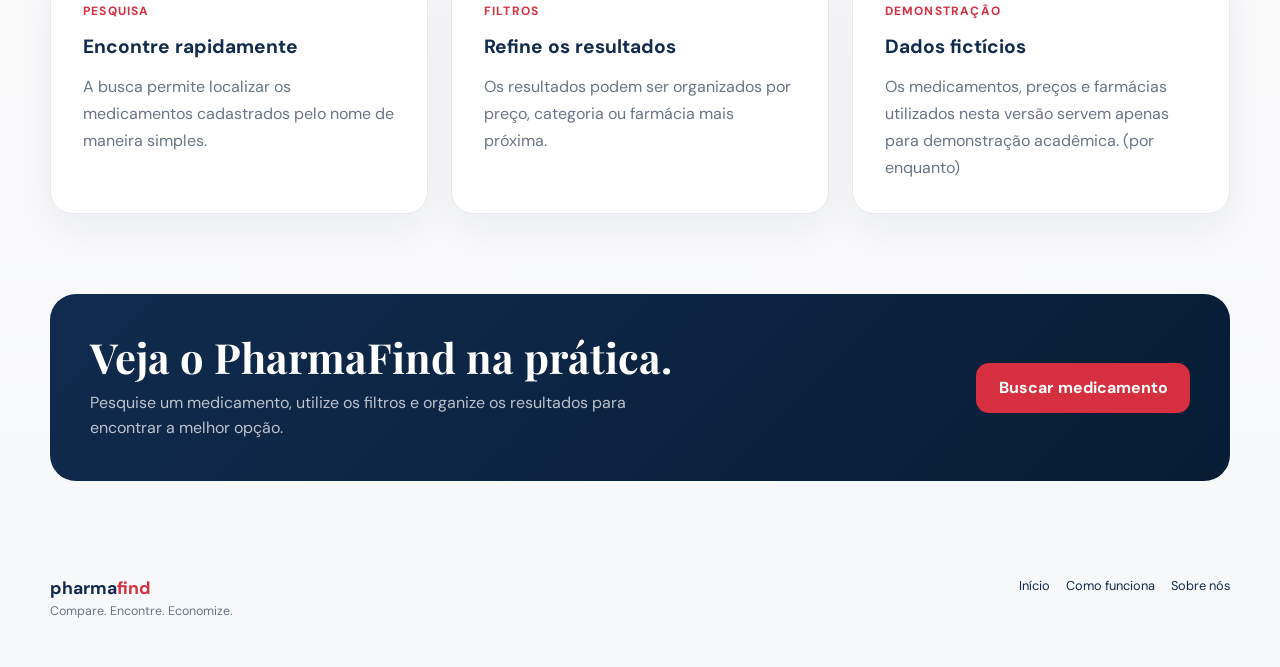
==== commit c0d89c9f: "fix: corrigir fluxo de consulta U10 Alinha os dados demonstrativos da consulta com a seed oficial, s" ====
--- a/frontend/como-funciona.html
+++ b/frontend/como-funciona.html
@@ -631,7 +631,7 @@
 
     <!-- introdução da pagina -->
 
-    <header class="how-intro">
+    <header class="how-intro" id="conteudo-principal" tabindex="-1">
 
       <span class="how-eyebrow">
         COMO FUNCIONA
@@ -875,68 +875,6 @@
       <a href="consulta.html">
         Buscar medicamento
       </a>
-
-    </section>
-
-
-    <!-- area de cadastrar o email -->
-
-    <section
-      class="how-subscribe"
-      aria-label="Receba novidades"
-    >
-
-      <div class="container">
-
-        <article>
-
-          <hgroup>
-
-            <h2>
-              Deseja receber novidades sobre o PharmaFind?
-            </h2>
-
-            <h3>
-              Protótipo acadêmico em desenvolvimento.
-            </h3>
-
-          </hgroup>
-
-
-          <form class="grid">
-
-            <input
-              type="text"
-              id="firstname"
-              name="firstname"
-              placeholder="Seu nome"
-              aria-label="Seu nome"
-              required
-            >
-
-
-            <input
-              type="email"
-              id="email"
-              name="email"
-              placeholder="Seu e-mail"
-              aria-label="Seu e-mail"
-              required
-            >
-
-
-            <button
-              type="submit"
-              onclick="event.preventDefault()"
-            >
-              Cadastrar
-            </button>
-
-          </form>
-
-        </article>
-
-      </div>
 
     </section>
 
@@ -1009,7 +947,7 @@
 
         <p>
           Sua localização aproximada será utilizada
-          apenas para simular ofertas próximas.
+          solicitado para uso futuro em comparação por distância.
         </p>
 
 
@@ -1095,7 +1033,6 @@
 
   <!-- js compartilhado -->
   <script src="script.js"></script>
-  <script src="auth.js"></script>
 
 </body>
 
--- a/frontend/style.css
+++ b/frontend/style.css
@@ -4,7 +4,7 @@
   --pf-navy: #102b4e;
   --pf-navy-dark: #071c35;
 
-  --pf-red: #e63946;
+  --pf-red: #d62f3f;
 
   --pf-background: #f7f8fa;
   --pf-white: #ffffff;
@@ -16,6 +16,12 @@
 
   --pf-shadow:
     0 22px 60px rgba(16, 43, 78, 0.09);
+}
+
+input::placeholder,
+textarea::placeholder {
+  color: #5f6f82;
+  opacity: 1;
 }
 
 
@@ -635,6 +641,9 @@
   flex-wrap: wrap;
 
   gap: 0.7rem;
+
+  margin-top:
+    1rem;
 }
 
 
@@ -1731,6 +1740,9 @@
   .hero-buttons {
     flex-direction:
       column;
+
+    margin-top:
+      1rem;
   }
 
   .hero-buttons a {
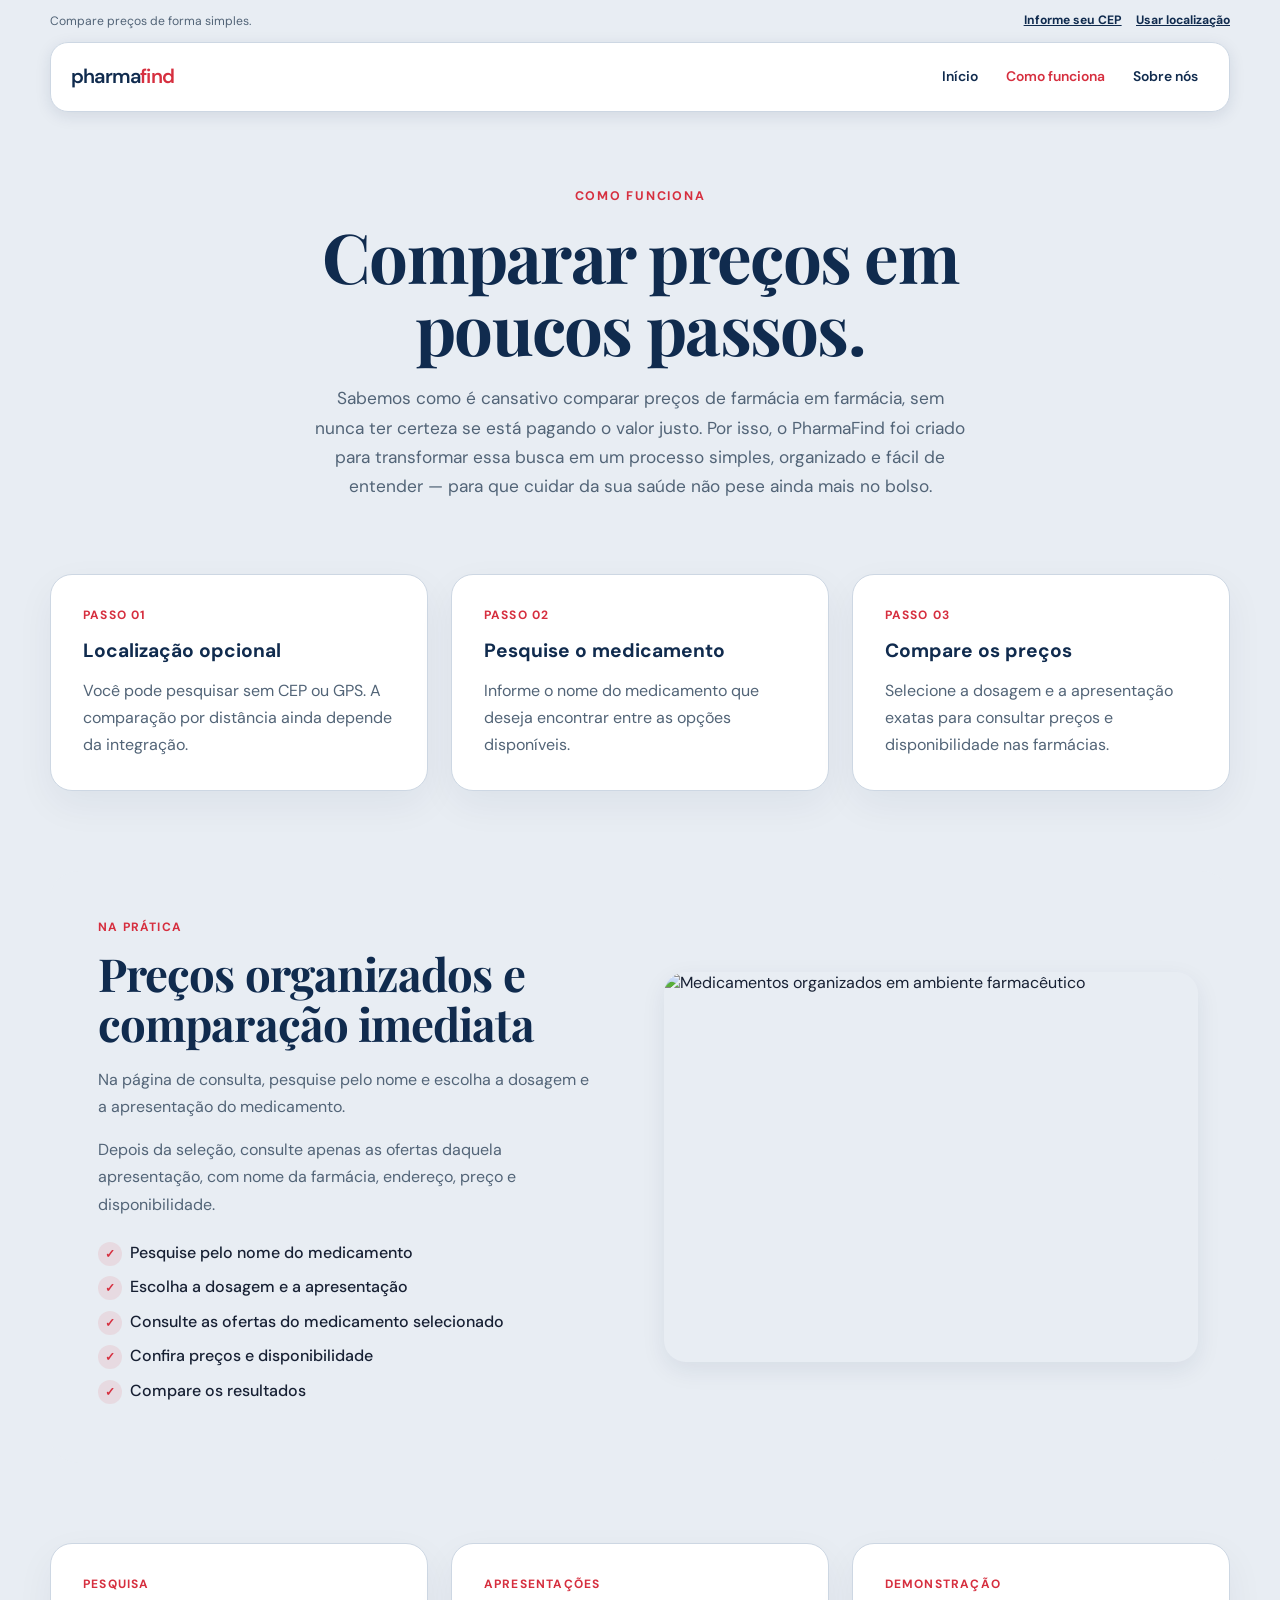
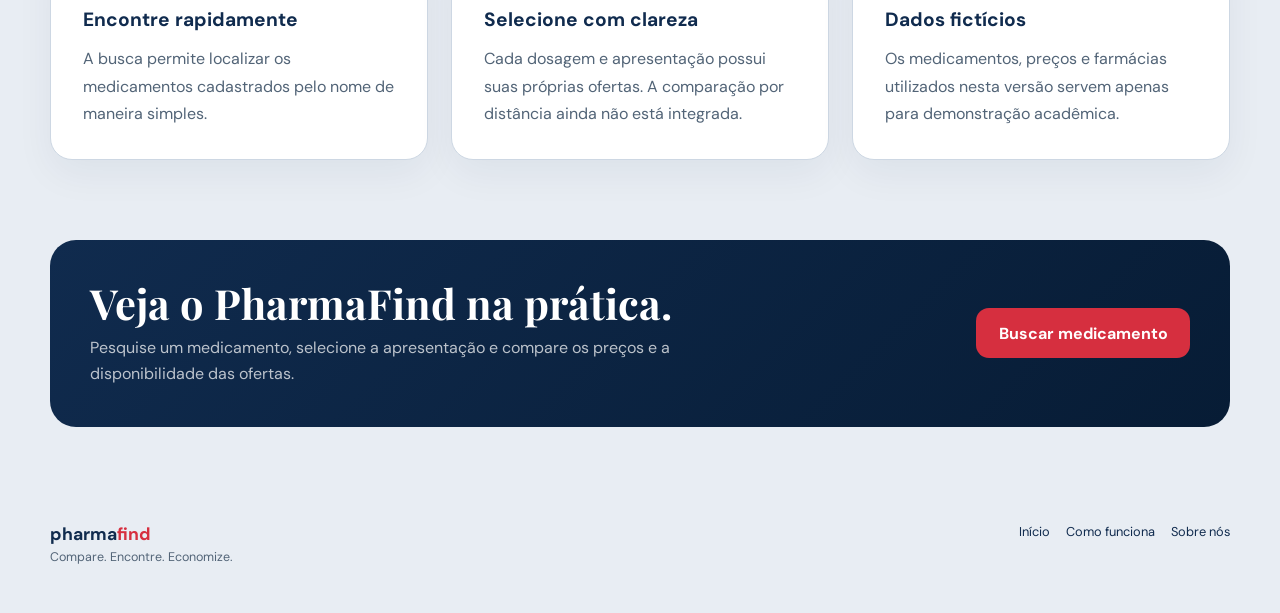
==== commit cde98bc6: "fix(u10): aprimorar UX, acessibilidade e homologar frontend (#20)" ====
--- a/frontend/como-funciona.html
+++ b/frontend/como-funciona.html
@@ -1,5 +1,5 @@
 <!DOCTYPE html>
-<html lang="pt-BR">
+<html lang="pt-BR" data-theme="light">
 
 <head>
   <meta charset="UTF-8">
@@ -487,6 +487,7 @@
     }
 
   </style>
+  <link rel="icon" type="image/svg+xml" href="medicamento-placeholder.svg">
 </head>
 
 
@@ -494,7 +495,7 @@
 
   <a class="skip-link" href="#conteudo-principal">Ir para o conteúdo principal</a>
 
-  <main class="container" id="conteudo-principal">
+  <main class="container">
 
 
     <!--  barra superior -->
@@ -669,12 +670,12 @@
         </small>
 
         <h2>
-          Informe sua região
+          Localização opcional
         </h2>
 
         <p>
-          Digite seu CEP ou utilize sua localização
-          para definir a região usada durante a busca.
+          Você pode pesquisar sem CEP ou GPS.
+          A comparação por distância ainda depende da integração.
         </p>
 
       </article>
@@ -709,8 +710,8 @@
         </h2>
 
         <p>
-          Utilize os filtros e a ordenação para
-          encontrar rapidamente a opção mais econômica.
+          Selecione a dosagem e a apresentação exatas para
+          consultar preços e disponibilidade nas farmácias.
         </p>
 
       </article>
@@ -736,15 +737,13 @@
 
 
         <p>
-         Na página de consulta, você encontra os medicamentos 
-           organizados lado a lado, com nome, apresentação, categoria,
-           farmácia e preço bem visíveis
+          Na página de consulta, pesquise pelo nome e escolha
+          a dosagem e a apresentação do medicamento.
         </p>
 
         <p>
-         A busca, os filtros e a ordenação funcionam em tempo real,
-           mostrando na prática como é possível localizar a opção mais viável
-           em poucos cliques.
+          Depois da seleção, consulte apenas as ofertas daquela apresentação,
+          com nome da farmácia, endereço, preço e disponibilidade.
         </p>
 
 
@@ -755,15 +754,15 @@
           </li>
 
           <li>
-            Filtre pelo tipo
+            Escolha a dosagem e a apresentação
           </li>
 
           <li>
-            Selecione a farmácia mais próxima
+            Consulte as ofertas do medicamento selecionado
           </li>
 
           <li>
-            Ordene pelo menor ou maior preço
+            Confira preços e disponibilidade
           </li>
 
           <li>
@@ -816,16 +815,16 @@
       <article class="how-step">
 
         <small>
-          FILTROS
+          APRESENTAÇÕES
         </small>
 
         <h2>
-          Refine os resultados
+          Selecione com clareza
         </h2>
 
         <p>
-          Os resultados podem ser organizados por
-          preço, categoria ou farmácia mais próxima.
+          Cada dosagem e apresentação possui suas próprias ofertas.
+          A comparação por distância ainda não está integrada.
         </p>
 
       </article>
@@ -844,7 +843,7 @@
         <p>
           Os medicamentos, preços e farmácias
           utilizados nesta versão servem apenas
-          para demonstração acadêmica. (por enquanto)
+          para demonstração acadêmica.
         </p>
 
       </article>
@@ -864,9 +863,9 @@
 
 
         <p>
-          Pesquise um medicamento, utilize os filtros
-          e organize os resultados para encontrar
-          a melhor opção.
+          Pesquise um medicamento, selecione a apresentação
+          e compare os preços e a disponibilidade
+          das ofertas.
         </p>
 
       </div>
@@ -946,8 +945,8 @@
 
 
         <p>
-          Sua localização aproximada será utilizada
-          solicitado para uso futuro em comparação por distância.
+          Podemos solicitar sua localização aproximada.
+          A comparação por distância ainda não está integrada.
         </p>
 
 
@@ -999,7 +998,7 @@
 
 
       <p>
-        Defina a região utilizada durante a consulta.
+        CEP opcional; a comparação por distância ainda não está integrada.
       </p>
 
 
@@ -1036,4 +1035,4 @@
 
 </body>
 
-</html>+</html>
--- a/frontend/style.css
+++ b/frontend/style.css
@@ -6,16 +6,16 @@
 
   --pf-red: #d62f3f;
 
-  --pf-background: #f7f8fa;
+  --pf-background: #e8edf3;
   --pf-white: #ffffff;
 
   --pf-text: #172033;
-  --pf-muted: #697586;
-
-  --pf-border: #e5eaf0;
+  --pf-muted: #526477;
+
+  --pf-border: #cdd7e3;
 
   --pf-shadow:
-    0 22px 60px rgba(16, 43, 78, 0.09);
+    0 8px 24px rgba(16, 43, 78, 0.08);
 }
 
 input::placeholder,
@@ -32,18 +32,14 @@
 }
 
 html {
+  background: var(--pf-background);
   scroll-behavior: smooth;
 }
 
 body {
   margin: 0;
 
-  background:
-    linear-gradient(
-      180deg,
-      #fdfcfb 0%,
-      var(--pf-background) 100%
-    );
+  background: var(--pf-background);
 
   color: var(--pf-text);
 
@@ -54,7 +50,6 @@
     BlinkMacSystemFont,
     sans-serif;
 
-  overflow-x: hidden;
 }
 
 h1,
@@ -172,7 +167,7 @@
 nav.container-fluid {
   position: sticky;
 
-  top: 0;
+  top: 14px;
 
   z-index: 20;
 
@@ -189,18 +184,15 @@
 
   padding:
     0.8rem
-    0;
-
-  background:
-    rgba(255, 255, 255, 0.96);
+    clamp(0.75rem, 2vw, 1.25rem);
+
+  background: var(--pf-white);
 
   backdrop-filter: blur(15px);
 
-  border-top:
-    1px solid var(--pf-border);
-
-  border-bottom:
-    1px solid var(--pf-border);
+  border: 1px solid var(--pf-border);
+  border-radius: 18px;
+  box-shadow: 0 4px 16px rgba(16, 43, 78, 0.1);
 }
 
 nav.container-fluid ul {
@@ -516,12 +508,12 @@
 .hero {
   position: relative;
 
-  min-height: 490px;
+  min-height: 0;
 
   margin:
-    1.2rem
+    1rem
     0
-    3.5rem;
+    2rem;
 
   overflow: hidden;
 
@@ -567,9 +559,9 @@
 
   padding:
     clamp(
-      2.3rem,
-      6vw,
-      5rem
+      1.25rem,
+      3vw,
+      2rem
     );
 
   color:
@@ -595,7 +587,7 @@
   letter-spacing: 0.12em;
 }
 
-.hero h1 {
+.hero h2 {
   max-width: 620px;
 
   margin:
@@ -612,12 +604,12 @@
 
   font-size:
     clamp(
-      2.7rem,
-      5.5vw,
-      5rem
+      1.6rem,
+      3vw,
+      2.3rem
     );
 
-  line-height: 0.99;
+  line-height: 1.1;
 
   letter-spacing: -0.04em;
 }
@@ -630,9 +622,9 @@
   color:
     rgba(255, 255, 255, 0.88);
 
-  font-size: 1rem;
-
-  line-height: 1.7;
+  font-size: 0.9rem;
+
+  line-height: 1.5;
 }
 
 .hero-buttons {
@@ -1585,6 +1577,12 @@
       center;
   }
 
+  .mobile-menu {
+    position: sticky;
+    top: calc(14px + 5rem);
+    z-index: 19;
+  }
+
   nav.container-fluid {
     display:
       flex;
@@ -1598,7 +1596,7 @@
 
   .hero {
     min-height:
-      450px;
+      0;
   }
 
   .hero::after {
@@ -1613,7 +1611,7 @@
 
   .hero-content {
     position:
-      absolute;
+      relative;
 
     left:
       0;
@@ -1690,7 +1688,7 @@
 
     padding:
       0.65rem
-      0;
+      0.75rem;
   }
 
   .brand {
@@ -1700,7 +1698,7 @@
 
   .hero {
     min-height:
-      430px;
+      0;
 
     margin-top:
       0.8rem;
@@ -1717,12 +1715,12 @@
       1.25rem;
   }
 
-  .hero h1 {
+  .hero h2 {
     font-size:
       clamp(
-        2.2rem,
-        11vw,
-        3rem
+        1.6rem,
+        6vw,
+        2rem
       );
 
     line-height:
@@ -1842,12 +1840,12 @@
 
   .hero {
     min-height:
-      450px;
-  }
-
-  .hero h1 {
+      0;
+  }
+
+  .hero h2 {
     font-size:
-      2.15rem;
+      1.6rem;
   }
 
   .cep-form {
@@ -1980,15 +1978,34 @@
   color: var(--pf-white);
 }
 
-/* busca principal do hero */
+/* Pesquisa principal, antes do banner promocional. */
+.home-search {
+  margin: 1rem 0;
+  padding: clamp(1rem, 3vw, 1.5rem);
+  border: 1px solid var(--pf-border);
+  border-top: 4px solid var(--pf-red);
+  border-radius: 18px;
+  background: var(--pf-white);
+  box-shadow: 0 4px 16px rgba(16, 43, 78, 0.05);
+}
+
+.home-search h1 {
+  margin: 0 0 0.5rem;
+  color: var(--pf-navy);
+  font-family: "Playfair Display", serif;
+  font-size: clamp(1.6rem, 3.5vw, 2.4rem);
+  line-height: 1.15;
+}
+
+.home-search > p {
+  margin: 0 0 1rem;
+  color: var(--pf-muted);
+  font-size: 0.9rem;
+}
+
 .hero-search {
   width: 100%;
-  max-width: 620px;
-  margin-top: 1.25rem;
-  padding: 0.8rem;
-  border: 1px solid rgba(255, 255, 255, 0.48);
-  border-radius: 14px;
-  background: rgba(255, 255, 255, 0.96);
+  margin: 0;
 }
 
 .hero-search label {
@@ -2006,6 +2023,7 @@
 }
 
 .hero-search input {
+  min-width: 0;
   height: 44px;
   margin: 0;
   border: 1px solid var(--pf-border);
@@ -2023,6 +2041,38 @@
   background: var(--pf-red);
   color: var(--pf-white);
   font-weight: 800;
+}
+
+@media (max-width: 560px) {
+  .hero-search-row {
+    grid-template-columns: 1fr;
+  }
+}
+
+#conteudo-principal,
+.comparison-panel {
+  scroll-margin-top: 5rem;
+}
+
+.query-error {
+  border: 1px solid var(--pf-red);
+  border-radius: 12px;
+  background: #fff4f5;
+  color: var(--pf-navy);
+}
+
+/* Conteúdo dos diálogos continua acessível em janelas baixas/zoom. */
+.popup {
+  overflow-y: auto;
+}
+
+.cep-box {
+  max-height: calc(100dvh - 90px);
+  overflow-y: auto;
+}
+
+.cep-box h3 {
+  padding-right: 1rem;
 }
 
 .offer-button {
@@ -2088,6 +2138,6 @@
 .mobile-menu-button:focus-visible,
 .utility-button:focus-visible,
 .offer-button:focus-visible {
-  outline: 3px solid #ffd166;
+  outline: 3px solid var(--pf-navy);
   outline-offset: 3px;
-}+}
